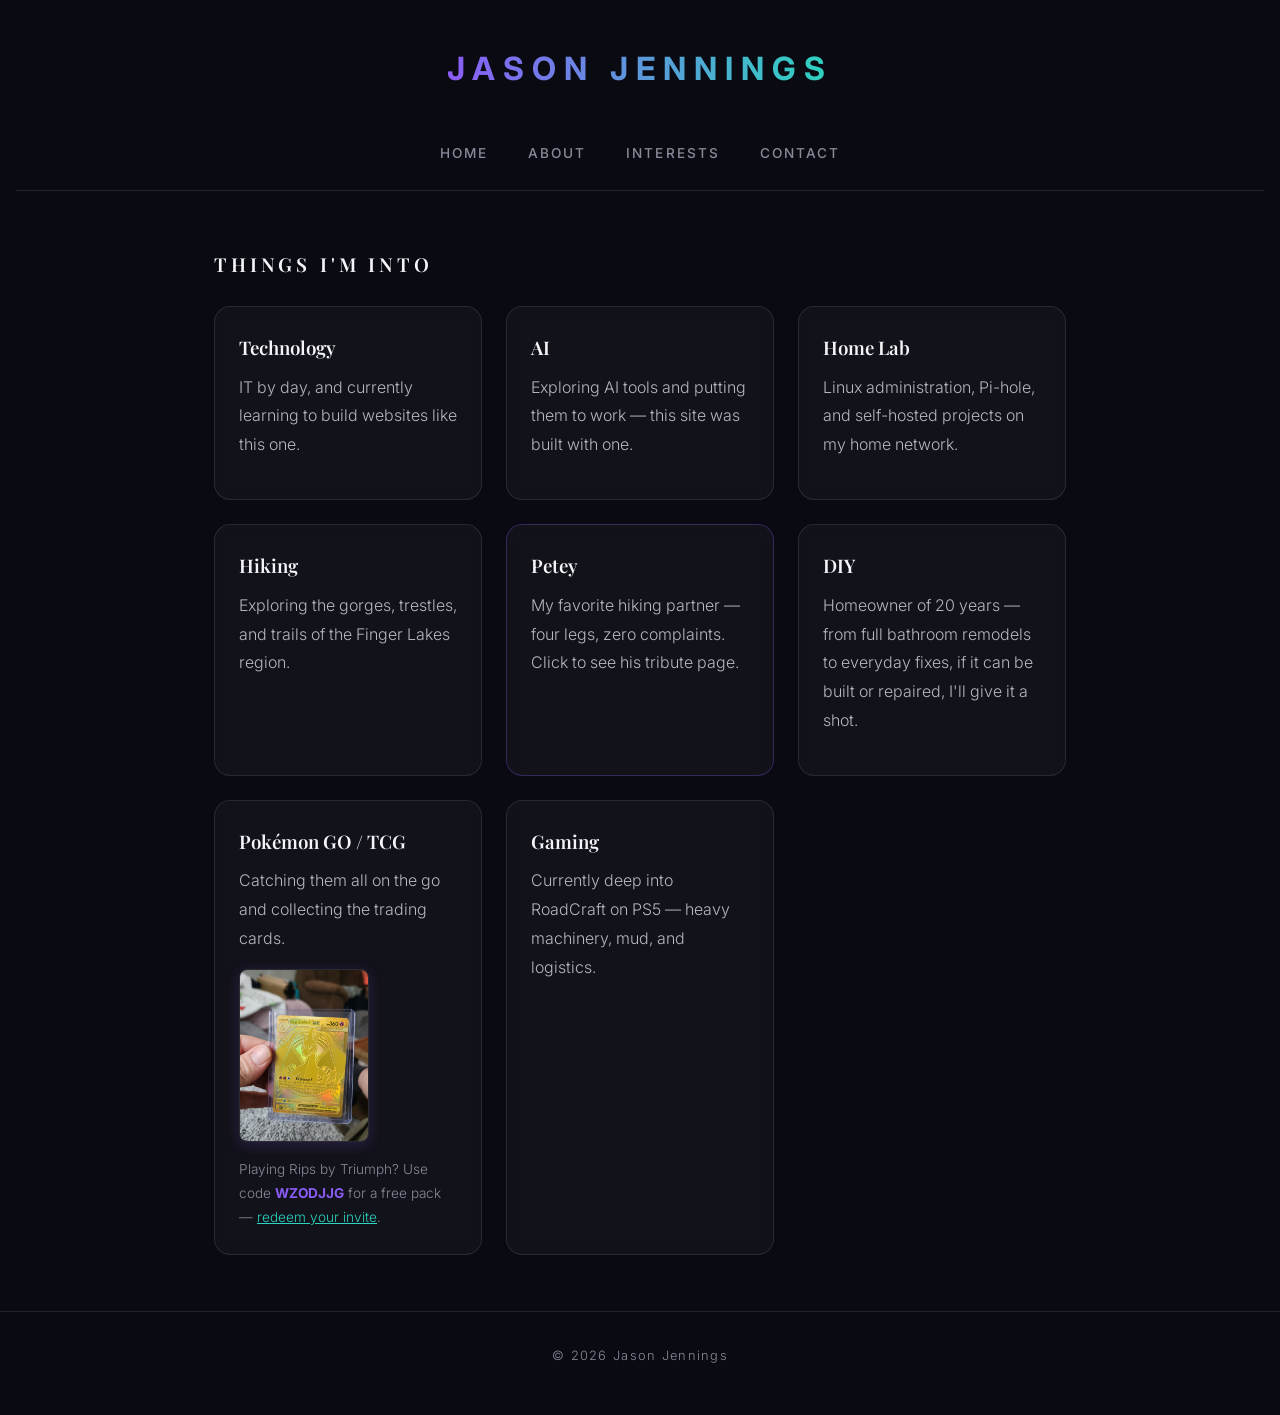
==== interests.html @ 680629d8 "Add files via upload" ====
<!DOCTYPE html>
<html lang="en">
<head>
  <meta charset="UTF-8">
  <meta name="viewport" content="width=device-width, initial-scale=1.0">
  <title>Interests | Jason Jennings</title>
  <link rel="stylesheet" href="style.css?v=4">
</head>
<body>

  <!-- ===== HEADER / NAV ===== -->
  <header>
    <a class="logo" href="index.html">JASON JENNINGS</a>
    <nav>
      <ul>
        <li><a href="index.html">Home</a></li>
        <li><a href="about.html">About</a></li>
        <li><a href="interests.html">Interests</a></li>
        <li><a href="contact.html">Contact</a></li>
      </ul>
    </nav>
  </header>

  <!-- ===== INTERESTS ===== -->
  <section>
    <h2>Things I'm Into</h2>
    <div class="cards">
      <div class="card">
        <h3>Technology</h3>
        <p>IT by day, and currently learning to build websites like this one.</p>
      </div>
      <div class="card">
        <h3>AI</h3>
        <p>Exploring AI tools and putting them to work &mdash; this site was built with one.</p>
      </div>
      <div class="card">
        <h3>Home Lab</h3>
        <p>Linux administration, Pi-hole, and self-hosted projects on my home network.</p>
      </div>
      <div class="card">
        <h3>Hiking</h3>
        <p>Exploring the gorges, trestles, and trails of the Finger Lakes region.</p>
      </div>
      <a class="card card-link" href="petey.html">
        <h3>Petey</h3>
        <p>My favorite hiking partner &mdash; four legs, zero complaints. Click to see his tribute page.</p>
      </a>
      <div class="card">
        <h3>DIY</h3>
        <p>Homeowner of 20 years &mdash; from full bathroom remodels to everyday fixes, if it can be built or repaired, I'll give it a shot.</p>
      </div>
      <div class="card">
        <h3>Pok&eacute;mon GO / TCG</h3>
        <p>Catching them all on the go and collecting the trading cards.</p>
        <div class="pokemon-pulls">
          <a href="#lb-charizard" class="gallery-link">
            <img src="pokemon-charizard.jpg" alt="Mega Charizard Y ex gold chase card pull">
          </a>
        </div>
        <p class="pokemon-invite">
          Playing Rips by Triumph? Use code <strong>WZODJJG</strong> for a free pack &mdash;
          <a href="https://rips.onelink.me/Wj0m/wi7qf68q?deep_link_sub1=RJh1lJab3vdd24cB1IiqexlTcea2" target="_blank" rel="noopener">redeem your invite</a>.
        </p>
      </div>
      <div class="card">
        <h3>Gaming</h3>
        <p>Currently deep into RoadCraft on PS5 &mdash; heavy machinery, mud, and logistics.</p>
      </div>
    </div>
  </section>

  <!-- ===== FOOTER ===== -->
  <footer>
    <p>&copy; 2026 Jason Jennings</p>
  </footer>

  <!-- Lightboxes for the Pok&eacute;mon card pulls -->
  <div id="lb-charizard" class="lightbox">
    <a href="#" class="lightbox-overlay-close" aria-label="Close"></a>
    <a href="#" class="lightbox-close" aria-label="Close">&times;</a>
    <img src="pokemon-charizard.jpg" alt="Mega Charizard Y ex gold chase card pull">
  </div>

</body>
</html>
---- style.css ----
@import url('https://fonts.googleapis.com/css2?family=Playfair+Display:wght@600;700;800&family=Inter:wght@300;400;500;600;700&display=swap');

/* ============================================
   style.css — dark, gradient-glow portfolio look
   ============================================ */

:root {
  --bg: #0a0a12;             /* page background */
  --text: #b7b7c3;           /* main text */
  --heading: #f4f4f9;        /* headings */
  --muted: #8a8a9a;          /* secondary / caption text */
  --accent: #2dd4bf;         /* links, teal accent */
  --accent-purple: #8b5cf6;
  --accent-teal: #2dd4bf;
  --accent-gradient: linear-gradient(90deg, #8b5cf6, #2dd4bf);
  --light: rgba(255, 255, 255, 0.035);  /* card / placeholder background */
  --border: rgba(255, 255, 255, 0.1);
  --card-border-hover: rgba(139, 92, 246, 0.5);
}

* {
  margin: 0;
  padding: 0;
  box-sizing: border-box;
}

html {
  background: var(--bg);
}

body {
  font-family: 'Inter', "Helvetica Neue", Arial, sans-serif;
  font-weight: 300;
  background: var(--bg);
  color: var(--text);
  line-height: 1.8;
  position: relative;
  overflow-x: hidden;
}

/* soft glowing gradient blobs, fixed behind all page content */
body::before,
body::after {
  content: "";
  position: fixed;
  width: 32rem;
  height: 32rem;
  border-radius: 50%;
  filter: blur(120px);
  z-index: -1;
  pointer-events: none;
}

body::before {
  top: -8rem;
  left: -8rem;
  background: rgba(139, 92, 246, 0.28);
}

body::after {
  bottom: -10rem;
  right: -9rem;
  background: rgba(45, 212, 191, 0.2);
}

h1, h2, h3 {
  font-family: 'Playfair Display', Georgia, serif;
}

/* ===== HEADER: name centered, nav below ===== */
header {
  text-align: center;
  padding: 2.5rem 1rem 0;
}

.logo {
  font-size: 2rem;
  font-weight: 700;
  letter-spacing: 0.25em;
  text-decoration: none;
  display: inline-block;
  background: var(--accent-gradient);
  -webkit-background-clip: text;
  background-clip: text;
  -webkit-text-fill-color: transparent;
}

nav ul {
  display: flex;
  justify-content: center;
  gap: 2.5rem;
  list-style: none;
  padding: 1.5rem 0;
  border-bottom: 1px solid var(--border);
  margin-top: 1rem;
}

nav ul a {
  color: var(--muted);
  text-decoration: none;
  font-size: 0.85rem;
  font-weight: 500;
  text-transform: uppercase;
  letter-spacing: 0.15em;
  transition: color 0.2s ease;
}

nav ul a:hover {
  color: var(--accent-teal);
}

/* ===== HERO (full-width, edge to edge) ===== */
.hero {
  text-align: center;
  max-width: none;
  padding: 0;
}

.hero-placeholder {
  height: 420px;
  background: var(--light);
  display: flex;
  align-items: center;
  justify-content: center;
  color: var(--muted);
  font-style: italic;
}

.hero-img {
  width: 100%;
  height: 520px;
  object-fit: cover;
  display: block;
}

.hero-caption {
  font-size: 0.8rem;
  color: var(--muted);
  padding: 0.5rem;
  letter-spacing: 0.1em;
}

/* ===== SECTIONS ===== */
section {
  max-width: 900px;
  margin: 0 auto;
  padding: 3.5rem 1.5rem;
}

h2 {
  color: var(--heading);
  font-weight: 600;
  text-transform: uppercase;
  letter-spacing: 0.2em;
  font-size: 1.2rem;
  margin-bottom: 1.5rem;
}

h3 {
  font-weight: 600;
  color: var(--heading);
  margin-bottom: 0.5rem;
}

p {
  margin-bottom: 1rem;
}

a {
  color: var(--accent);
}

.divider {
  border: none;
  height: 1px;
  max-width: 900px;
  margin: 0 auto;
  background: linear-gradient(90deg, transparent, var(--accent-purple) 35%, var(--accent-teal) 65%, transparent);
  opacity: 0.4;
}

/* ===== ABOUT (text + photo side by side) ===== */
.about {
  display: grid;
  grid-template-columns: 2fr 1fr;
  gap: 3rem;
  align-items: start;
}

.photo-placeholder {
  background: var(--light);
  height: 280px;
  display: flex;
  align-items: center;
  justify-content: center;
  color: var(--muted);
  font-style: italic;
}

.about-photo img {
  width: 100%;
  display: block;
  border-radius: 14px;
  box-shadow: 0 12px 40px rgba(139, 92, 246, 0.15);
}

/* Stack on phones */
@media (max-width: 700px) {
  .about {
    grid-template-columns: 1fr;
  }
  nav ul {
    flex-wrap: wrap;
    gap: 1rem;
  }
  .hero-img {
    height: 300px;
  }
}

/* ===== CARDS ===== */
.cards {
  display: grid;
  grid-template-columns: repeat(auto-fit, minmax(220px, 1fr));
  gap: 1.5rem;
}

.card {
  background: var(--light);
  border: 1px solid var(--border);
  border-radius: 16px;
  padding: 1.5rem;
  backdrop-filter: blur(8px);
  transition: transform 0.25s ease, border-color 0.25s ease, box-shadow 0.25s ease;
}

.card:hover {
  transform: translateY(-3px);
  border-color: var(--card-border-hover);
  box-shadow: 0 10px 30px rgba(139, 92, 246, 0.15);
}

/* ===== CLICKABLE CARD ===== */
.card-link {
  display: block;
  text-decoration: none;
  color: var(--text);
  border-color: rgba(139, 92, 246, 0.3);
  transition: box-shadow 0.25s ease, transform 0.25s ease, border-color 0.25s ease;
}

.card-link:hover {
  transform: translateY(-3px);
  border-color: var(--card-border-hover);
  box-shadow: 0 10px 30px rgba(45, 212, 191, 0.18);
}

/* Pokemon card pulls: small thumbnail(s) inside the card */
.pokemon-pulls {
  display: flex;
  gap: 0.6rem;
  margin: 0.9rem 0;
}

.pokemon-pulls a {
  width: 130px;
  display: block;
  cursor: zoom-in;
}

.pokemon-pulls img {
  width: 100%;
  display: block;
  aspect-ratio: 3 / 4;
  object-fit: cover;
  border-radius: 8px;
  border: 1px solid var(--border);
  box-shadow: 0 3px 14px rgba(139, 92, 246, 0.2);
  transition: transform 0.25s ease;
}

.pokemon-pulls img:hover {
  transform: scale(1.03);
}

.pokemon-invite {
  font-size: 0.85rem;
  color: var(--muted);
  margin-bottom: 0;
}

.pokemon-invite strong {
  color: var(--accent-purple);
}

/* ===== PETEY TRIBUTE PAGE ===== */
.tribute-intro {
  text-align: center;
  padding-bottom: 1rem;
}

.tribute-intro h1 {
  font-weight: 700;
  font-size: 3rem;
  letter-spacing: 0.3em;
  text-transform: uppercase;
  margin-bottom: 1.5rem;
  background: var(--accent-gradient);
  -webkit-background-clip: text;
  background-clip: text;
  -webkit-text-fill-color: transparent;
  display: inline-block;
}

.tribute-line {
  color: var(--muted);
  font-style: italic;
  font-size: 1.05rem;
  letter-spacing: 0.03em;
}

/* small ornamental divider: line - dot - line */
.tribute-divider {
  display: flex;
  align-items: center;
  justify-content: center;
  gap: 0.75rem;
  margin: 0 auto 1.5rem;
  max-width: 220px;
}

.tribute-divider span {
  flex: 1;
  height: 1px;
  background: var(--border);
}

.tribute-divider i {
  width: 6px;
  height: 6px;
  border-radius: 50%;
  background: var(--accent-gradient);
  display: inline-block;
}

/* Wider container just for the tribute page so the bigger photos
   have room to breathe (overrides the site-wide 900px section cap) */
.tribute-intro,
.tribute-story,
.tribute-hero,
.tribute-gallery,
.tribute-outro {
  max-width: 1300px;
}

/* His story: full shelter listing screenshot, stacked above the text
   since it's a tall image and we're showing the whole thing */
.tribute-story {
  display: flex;
  flex-direction: column;
  align-items: center;
  gap: 1.5rem;
  max-width: 500px;
  margin: 0 auto;
  padding: 1.5rem 1.5rem 3rem;
  text-align: center;
}

.tribute-story img {
  width: 100%;
  max-width: 300px;
  height: auto;
  display: block;
  border-radius: 10px;
  box-shadow: 0 8px 30px rgba(139, 92, 246, 0.2);
  cursor: zoom-in;
}

.tribute-story p {
  color: var(--text);
  font-size: 0.95rem;
  margin-bottom: 0;
}

.tribute-story .story-caption {
  font-style: italic;
  font-weight: 500;
  color: var(--heading);
  font-size: 1.05rem;
  margin-bottom: 0.4rem;
}

@media (max-width: 550px) {
  .tribute-story {
    flex-direction: column;
    text-align: center;
  }
}

/* Featured hero photo */
.tribute-hero {
  text-align: center;
  padding-top: 0.5rem;
  padding-bottom: 3rem;
}

.tribute-hero img {
  width: min(680px, 92%);
  aspect-ratio: 3 / 4;
  object-fit: cover;
  object-position: center 55%;
  border-radius: 14px;
  box-shadow: 0 20px 50px rgba(139, 92, 246, 0.25);
  cursor: zoom-in;
  transition: transform 0.3s ease;
}

.tribute-hero img:hover {
  transform: scale(1.015);
}

.tribute-hero figcaption {
  margin-top: 1.2rem;
  font-style: italic;
  color: var(--muted);
  font-size: 1rem;
  letter-spacing: 0.02em;
}

/* Angel photo: same hero treatment, just smaller */
.tribute-hero-angel img {
  width: min(480px, 75%);
  box-shadow: 0 20px 50px rgba(45, 212, 191, 0.2);
}

/* Masonry-style gallery using CSS columns so photos of different
   shapes sit at different heights, like a real photo wall */
.tribute-gallery {
  column-count: 2;
  column-gap: 2rem;
}

@media (min-width: 700px) {
  .tribute-gallery {
    column-count: 3;
  }
}

@media (min-width: 1100px) {
  .tribute-gallery {
    column-count: 3;
  }
}

.tribute-gallery figure {
  break-inside: avoid;
  margin: 0 0 2rem;
  background: var(--light);
  border: 1px solid var(--border);
  border-radius: 12px;
  overflow: hidden;
  box-shadow: 0 3px 14px rgba(0, 0, 0, 0.25);
  transition: box-shadow 0.25s ease, transform 0.25s ease, border-color 0.25s ease;
}

.tribute-gallery figure:hover {
  box-shadow: 0 10px 28px rgba(139, 92, 246, 0.2);
  border-color: var(--card-border-hover);
  transform: translateY(-2px);
}

.tribute-gallery .gallery-link {
  display: block;
  cursor: zoom-in;
}

.tribute-gallery img {
  width: 100%;
  display: block;
  aspect-ratio: 4 / 3;
  object-fit: cover;
  object-position: center 30%;
  transition: transform 0.5s ease;
}

.tribute-gallery figure.tall img {
  aspect-ratio: 3 / 4;
}

.tribute-gallery figure:hover img {
  transform: scale(1.04);
}

.tribute-gallery figcaption {
  font-size: 0.85rem;
  color: var(--muted);
  font-style: italic;
  text-align: center;
  padding: 0.9rem 1.1rem 1.2rem;
  letter-spacing: 0.02em;
}

/* Video cards sit inside the same masonry grid as the photos, sized
   and cropped the same way (tall vs default) so the whole gallery
   reads as one consistent grid instead of a mismatched section. */
.tribute-gallery video {
  width: 100%;
  display: block;
  aspect-ratio: 4 / 3;
  object-fit: cover;
  background: #000;
}

.tribute-gallery figure.tall video {
  aspect-ratio: 3 / 4;
}

.tribute-outro {
  text-align: center;
  padding-top: 2.5rem;
}

.tribute-outro p:first-of-type {
  font-style: italic;
  color: var(--muted);
  margin-bottom: 0.75rem;
}

@media (max-width: 500px) {
  .tribute-gallery {
    column-count: 1;
  }
}

/* ===== Pure-CSS lightbox: click a photo, it opens full screen ===== */
.lightbox {
  position: fixed;
  inset: 0;
  background: rgba(5, 5, 10, 0.96);
  display: flex;
  align-items: center;
  justify-content: center;
  opacity: 0;
  visibility: hidden;
  transition: opacity 0.25s ease;
  z-index: 1000;
  padding: 2rem;
}

.lightbox:target {
  opacity: 1;
  visibility: visible;
}

.lightbox-overlay-close {
  position: absolute;
  inset: 0;
}

.lightbox img {
  position: relative;
  max-width: 92vw;
  max-height: 88vh;
  width: auto;
  height: auto;
  object-fit: contain;
  border-radius: 6px;
  box-shadow: 0 10px 60px rgba(0, 0, 0, 0.7);
}

.lightbox-close {
  position: absolute;
  top: 1.25rem;
  right: 1.75rem;
  color: #fff;
  font-size: 2.25rem;
  line-height: 1;
  text-decoration: none;
  opacity: 0.75;
  z-index: 2;
  transition: color 0.2s ease, opacity 0.2s ease;
}

.lightbox-close:hover {
  opacity: 1;
  color: var(--accent-teal);
}

/* ===== FOOTER ===== */
footer {
  text-align: center;
  padding: 2rem;
  border-top: 1px solid var(--border);
  font-size: 0.8rem;
  color: var(--muted);
  letter-spacing: 0.1em;
}
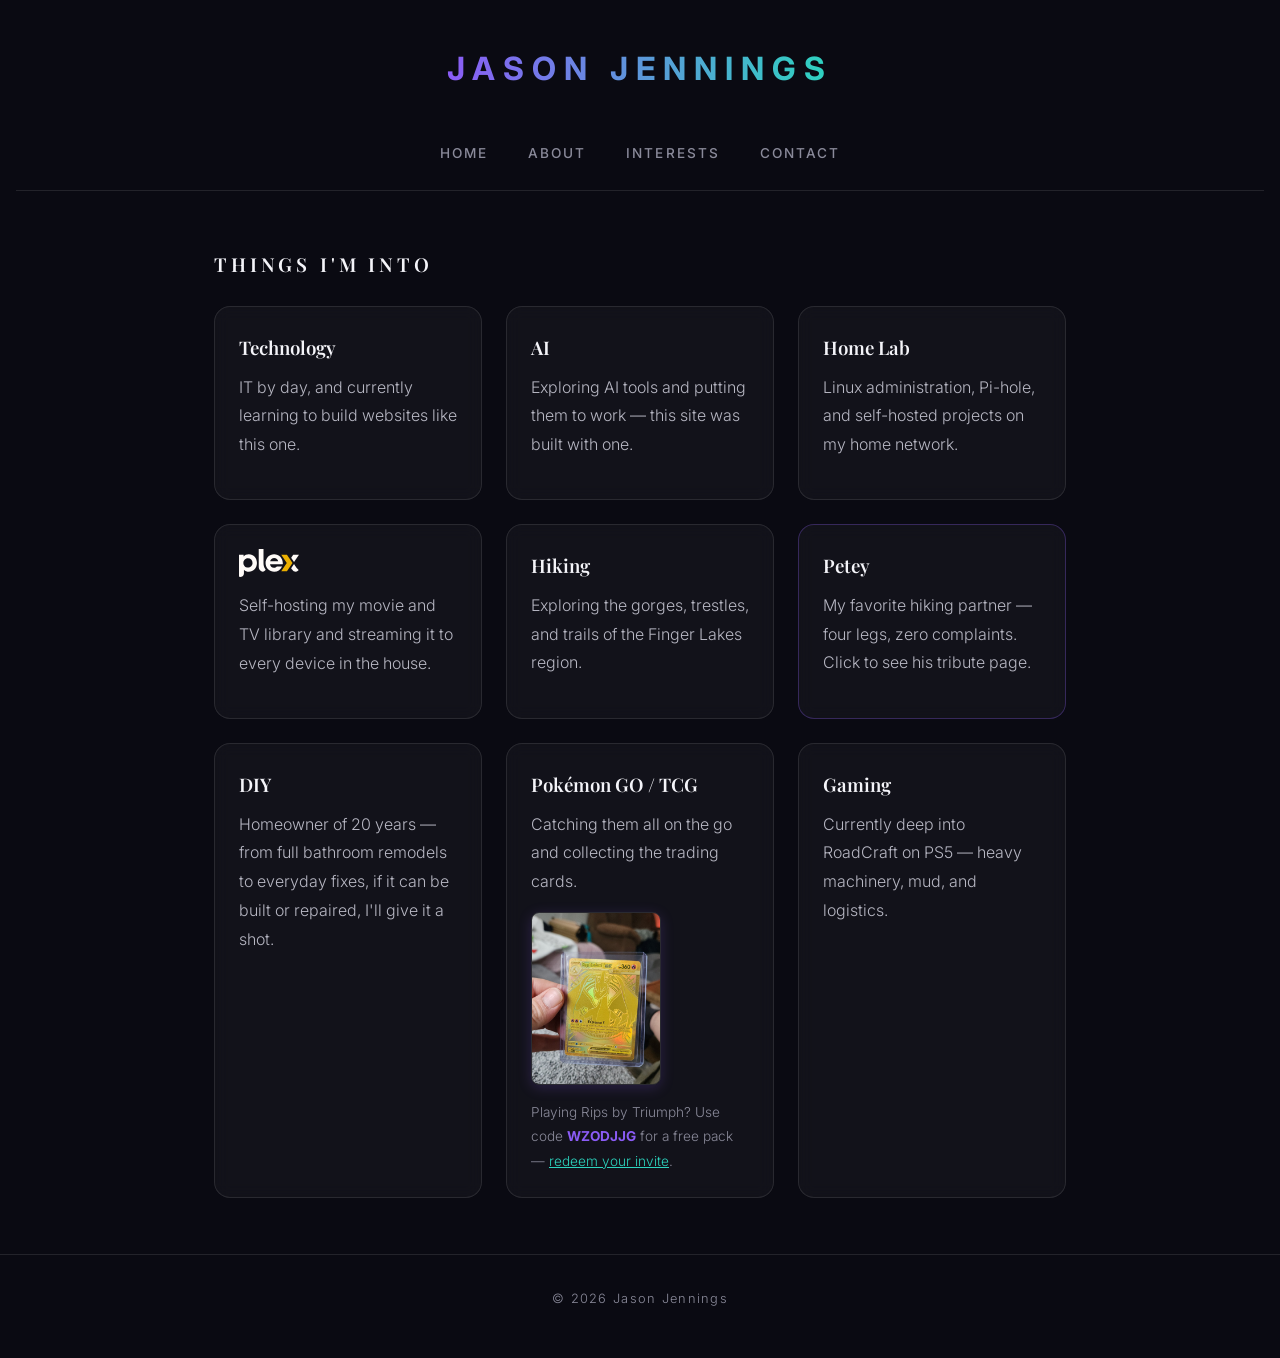
==== commit 769beb42: "Add files via upload" ====
--- a/interests.html
+++ b/interests.html
@@ -4,7 +4,7 @@
   <meta charset="UTF-8">
   <meta name="viewport" content="width=device-width, initial-scale=1.0">
   <title>Interests | Jason Jennings</title>
-  <link rel="stylesheet" href="style.css?v=4">
+  <link rel="stylesheet" href="style.css?v=5">
 </head>
 <body>
 
@@ -36,6 +36,10 @@
       <div class="card">
         <h3>Home Lab</h3>
         <p>Linux administration, Pi-hole, and self-hosted projects on my home network.</p>
+      </div>
+      <div class="card">
+        <img class="card-logo" src="plex-logo.svg" alt="Plex">
+        <p>Self-hosting my movie and TV library and streaming it to every device in the house.</p>
       </div>
       <div class="card">
         <h3>Hiking</h3>
--- a/style.css
+++ b/style.css
@@ -247,6 +247,13 @@
   color: var(--text);
   border-color: rgba(139, 92, 246, 0.3);
   transition: box-shadow 0.25s ease, transform 0.25s ease, border-color 0.25s ease;
+}
+
+.card-logo {
+  height: 28px;
+  width: auto;
+  display: block;
+  margin-bottom: 0.9rem;
 }
 
 .card-link:hover {
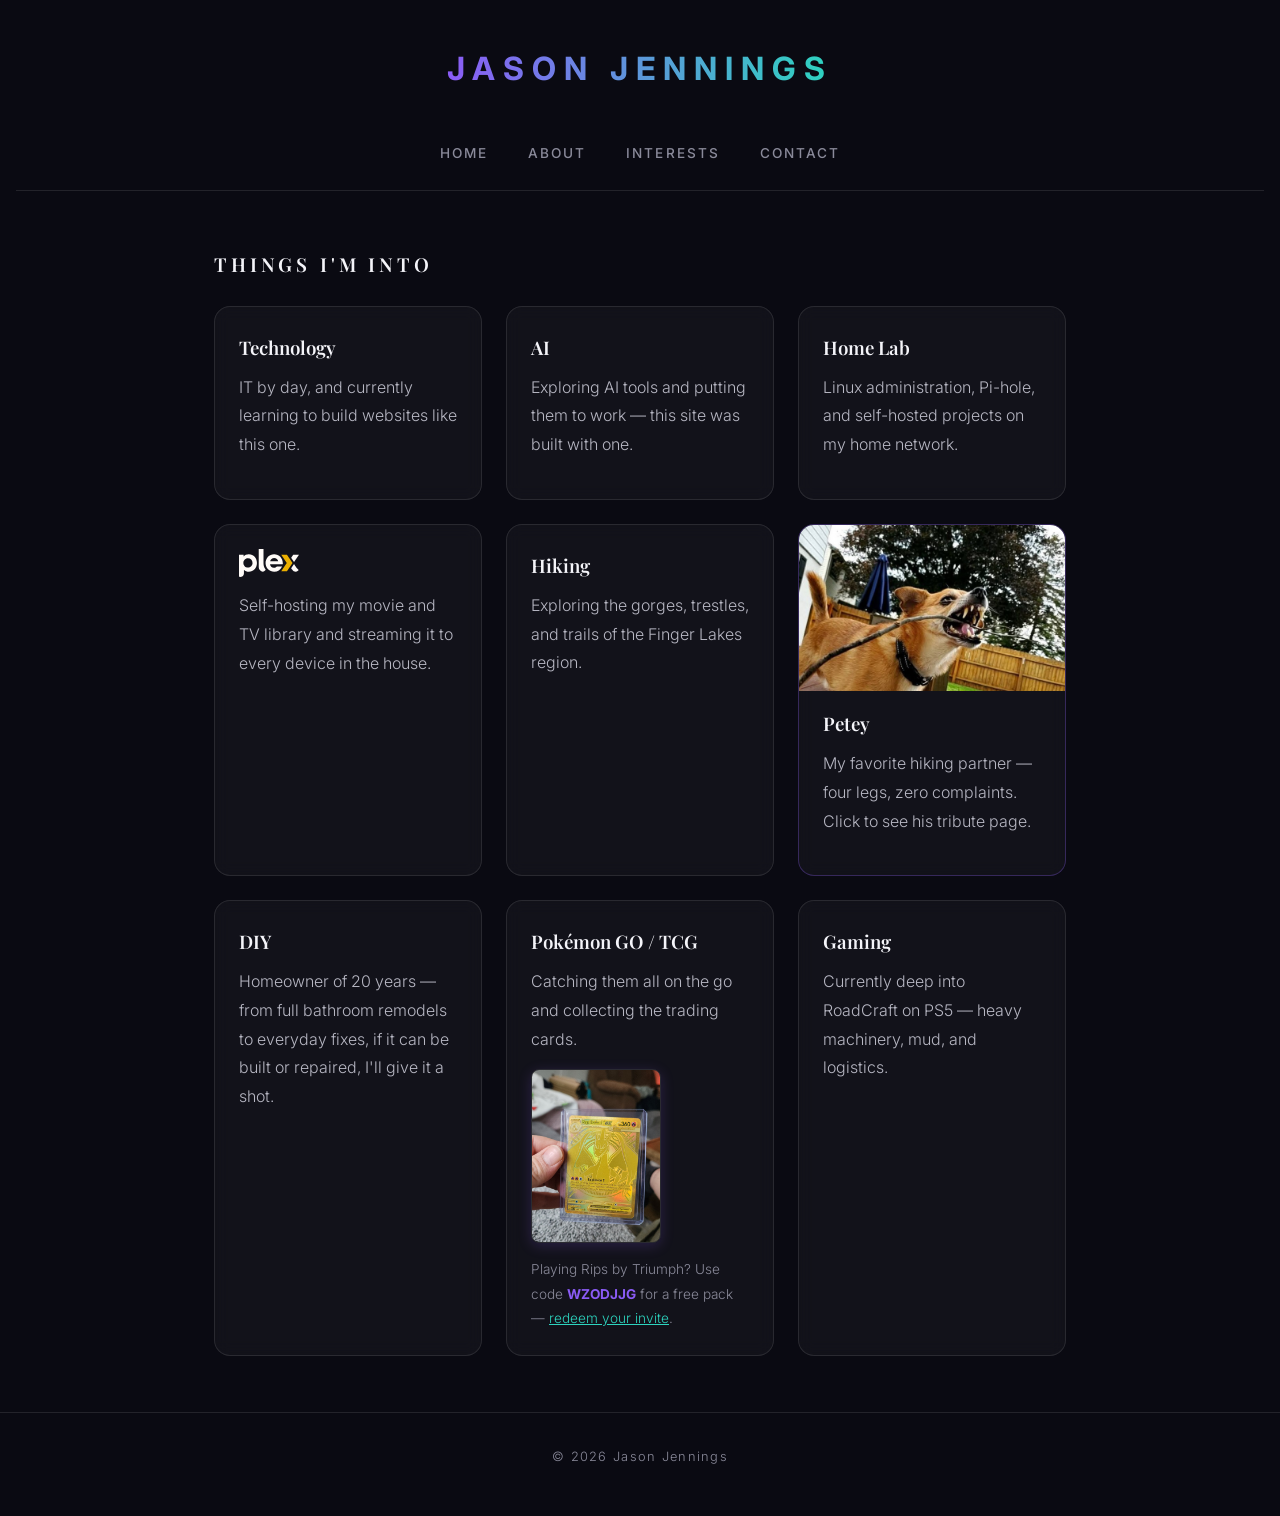
==== commit d94febdd: "Add files via upload" ====
--- a/interests.html
+++ b/interests.html
@@ -4,7 +4,7 @@
   <meta charset="UTF-8">
   <meta name="viewport" content="width=device-width, initial-scale=1.0">
   <title>Interests | Jason Jennings</title>
-  <link rel="stylesheet" href="style.css?v=5">
+  <link rel="stylesheet" href="style.css?v=6">
 </head>
 <body>
 
@@ -46,6 +46,7 @@
         <p>Exploring the gorges, trestles, and trails of the Finger Lakes region.</p>
       </div>
       <a class="card card-link" href="petey.html">
+        <img class="card-cover" src="petey-cover.jpg" alt="Petey chomping on a stick">
         <h3>Petey</h3>
         <p>My favorite hiking partner &mdash; four legs, zero complaints. Click to see his tribute page.</p>
       </a>
--- a/style.css
+++ b/style.css
@@ -231,7 +231,17 @@
   border-radius: 16px;
   padding: 1.5rem;
   backdrop-filter: blur(8px);
+  overflow: hidden;
   transition: transform 0.25s ease, border-color 0.25s ease, box-shadow 0.25s ease;
+}
+
+.card-cover {
+  display: block;
+  width: calc(100% + 3rem);
+  aspect-ratio: 16 / 10;
+  object-fit: cover;
+  object-position: center 30%;
+  margin: -1.5rem -1.5rem 1rem;
 }
 
 .card:hover {
